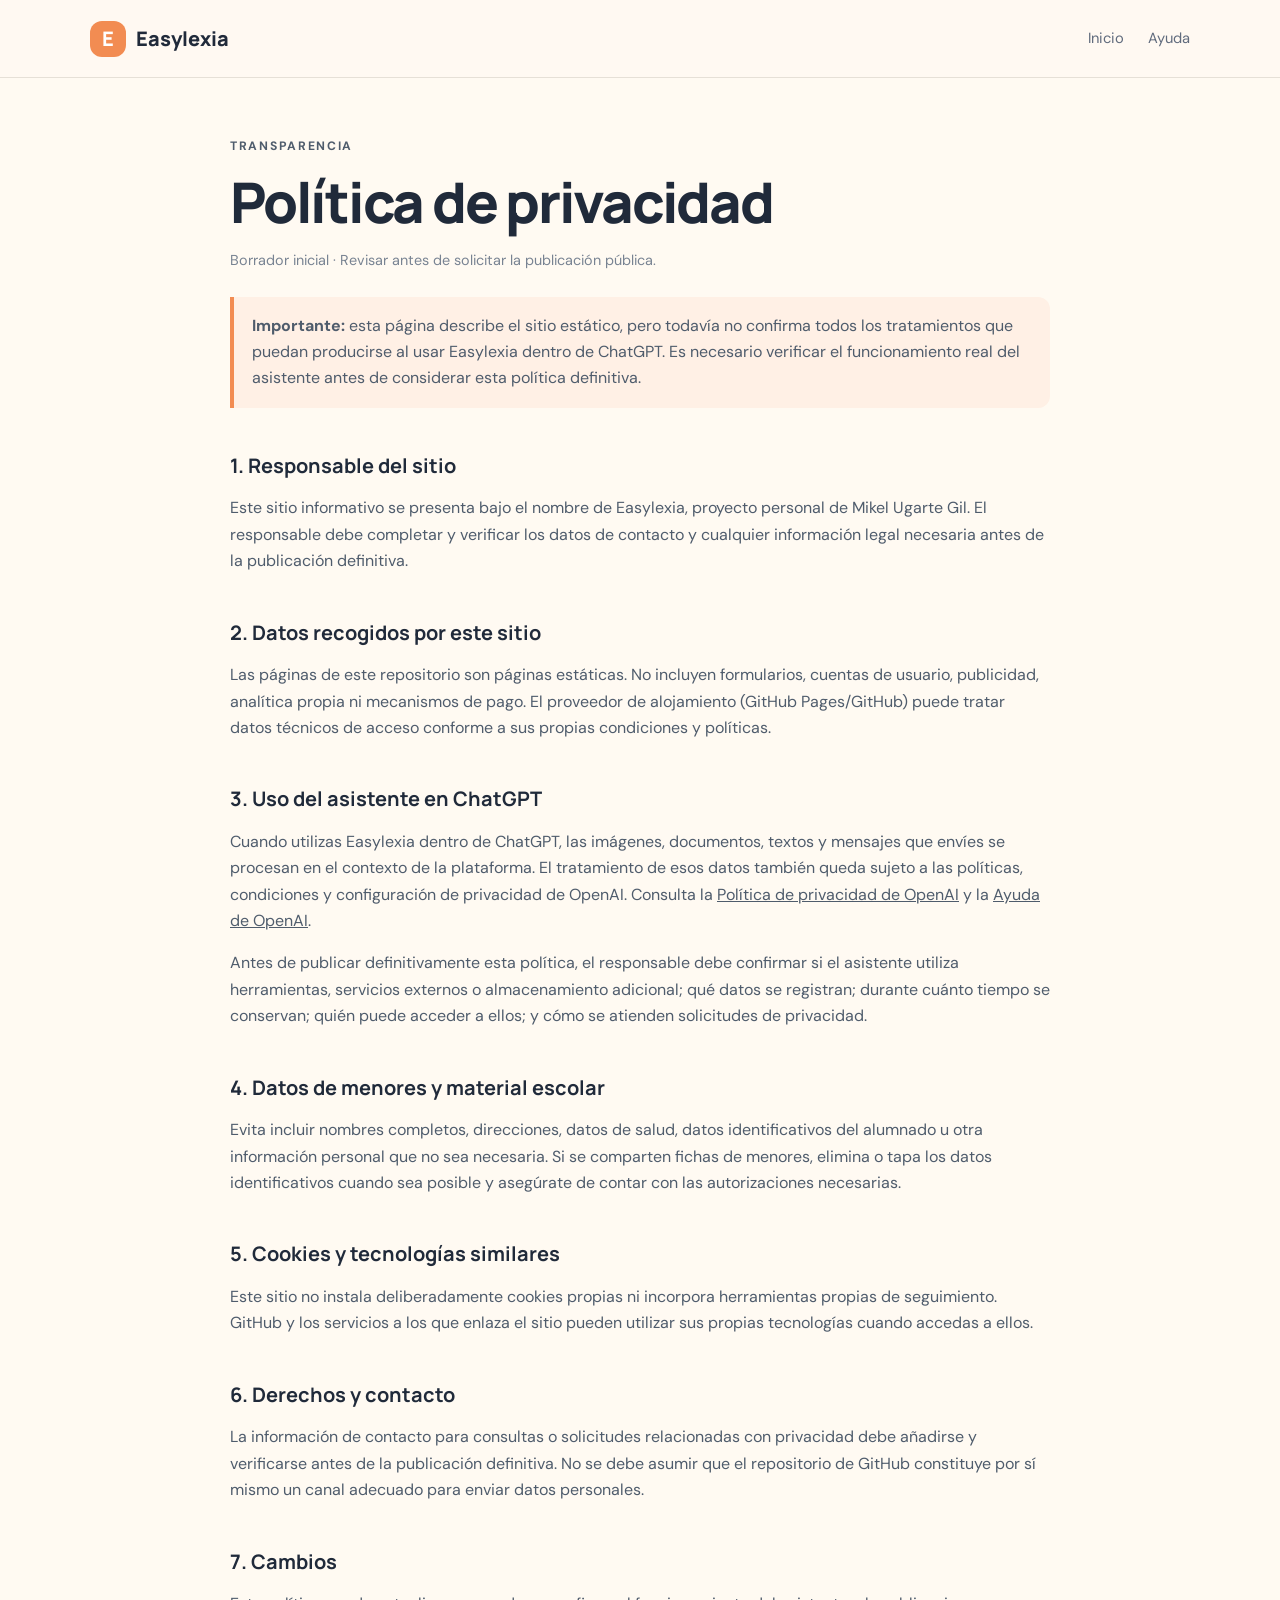
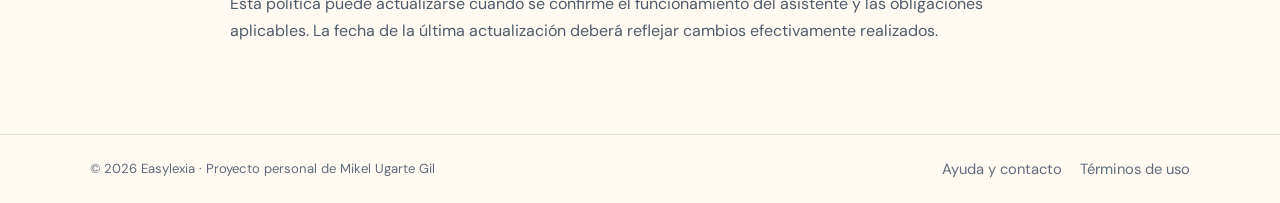
==== privacidad.html @ 27e54f5d "Add files via upload" ====
<!doctype html><html lang="es"><head><meta charset="utf-8"><meta name="viewport" content="width=device-width,initial-scale=1"><meta name="description" content="Información de privacidad del sitio web de Easylexia."><title>Privacidad — Easylexia</title><link rel="stylesheet" href="styles.css"></head><body><header class="site-header"><a class="brand" href="index.html"><span class="brand-mark">E</span><span>Easylexia</span></a><nav><a href="index.html">Inicio</a><a href="ayuda.html">Ayuda</a></nav></header><main class="page-main"><p class="eyebrow">TRANSPARENCIA</p><h1>Política de privacidad</h1><p class="updated">Borrador inicial · Revisar antes de solicitar la publicación pública.</p><div class="notice"><p><strong>Importante:</strong> esta página describe el sitio estático, pero todavía no confirma todos los tratamientos que puedan producirse al usar Easylexia dentro de ChatGPT. Es necesario verificar el funcionamiento real del asistente antes de considerar esta política definitiva.</p></div><h2>1. Responsable del sitio</h2><p>Este sitio informativo se presenta bajo el nombre de Easylexia, proyecto personal de Mikel Ugarte Gil. El responsable debe completar y verificar los datos de contacto y cualquier información legal necesaria antes de la publicación definitiva.</p><h2>2. Datos recogidos por este sitio</h2><p>Las páginas de este repositorio son páginas estáticas. No incluyen formularios, cuentas de usuario, publicidad, analítica propia ni mecanismos de pago. El proveedor de alojamiento (GitHub Pages/GitHub) puede tratar datos técnicos de acceso conforme a sus propias condiciones y políticas.</p><h2>3. Uso del asistente en ChatGPT</h2><p>Cuando utilizas Easylexia dentro de ChatGPT, las imágenes, documentos, textos y mensajes que envíes se procesan en el contexto de la plataforma. El tratamiento de esos datos también queda sujeto a las políticas, condiciones y configuración de privacidad de OpenAI. Consulta la <a href="https://openai.com/policies/privacy-policy/" rel="noopener noreferrer">Política de privacidad de OpenAI</a> y la <a href="https://help.openai.com/" rel="noopener noreferrer">Ayuda de OpenAI</a>.</p><p>Antes de publicar definitivamente esta política, el responsable debe confirmar si el asistente utiliza herramientas, servicios externos o almacenamiento adicional; qué datos se registran; durante cuánto tiempo se conservan; quién puede acceder a ellos; y cómo se atienden solicitudes de privacidad.</p><h2>4. Datos de menores y material escolar</h2><p>Evita incluir nombres completos, direcciones, datos de salud, datos identificativos del alumnado u otra información personal que no sea necesaria. Si se comparten fichas de menores, elimina o tapa los datos identificativos cuando sea posible y asegúrate de contar con las autorizaciones necesarias.</p><h2>5. Cookies y tecnologías similares</h2><p>Este sitio no instala deliberadamente cookies propias ni incorpora herramientas propias de seguimiento. GitHub y los servicios a los que enlaza el sitio pueden utilizar sus propias tecnologías cuando accedas a ellos.</p><h2>6. Derechos y contacto</h2><p>La información de contacto para consultas o solicitudes relacionadas con privacidad debe añadirse y verificarse antes de la publicación definitiva. No se debe asumir que el repositorio de GitHub constituye por sí mismo un canal adecuado para enviar datos personales.</p><h2>7. Cambios</h2><p>Esta política puede actualizarse cuando se confirme el funcionamiento del asistente y las obligaciones aplicables. La fecha de la última actualización deberá reflejar cambios efectivamente realizados.</p></main><footer class="site-footer"><div class="wrap footer-inner"><span>© 2026 Easylexia · Proyecto personal de Mikel Ugarte Gil</span><nav><a href="ayuda.html">Ayuda y contacto</a><a href="terminos.html">Términos de uso</a></nav></div></footer></body></html>
---- styles.css ----
@import url('https://fonts.googleapis.com/css2?family=DM+Sans:wght@400;500;600;700&family=Manrope:wght@400;500;600;700;800&display=swap');
:root{--ink:#202a3a;--muted:#606b7d;--paper:#fffaf2;--orange:#f28c52;--lavender:#e9e7ff;--blue:#dff2f5;--mint:#e4f2df;--line:#e6e0d7}*{box-sizing:border-box}html{scroll-behavior:smooth}body{margin:0;background:var(--paper);color:var(--ink);font-family:'DM Sans',sans-serif;line-height:1.65}a{color:inherit}.wrap{width:min(1100px,calc(100% - 44px));margin-inline:auto}.site-header{height:78px;display:flex;align-items:center;justify-content:space-between;padding:0 max(22px,calc((100vw - 1100px)/2));border-bottom:1px solid var(--line);background:rgba(255,250,242,.9)}.brand{display:flex;align-items:center;gap:10px;text-decoration:none;font-family:Manrope,sans-serif;font-size:1.25rem;font-weight:800}.brand-mark{display:grid;place-items:center;width:36px;height:36px;border-radius:12px;background:var(--orange);color:white;font-weight:800}.site-header nav,.site-footer nav{display:flex;gap:24px}.site-header nav a,.site-footer a{font-size:.92rem;text-decoration:none;color:var(--muted)}.site-header nav a:hover,.site-footer a:hover{text-decoration:underline;color:var(--ink)}.hero{display:grid;grid-template-columns:1fr 1fr;gap:54px;align-items:center;padding-block:84px 94px}.eyebrow{font-size:.76rem;letter-spacing:.14em;font-weight:700;color:#b86131}.hero h1{font:800 clamp(2.8rem,6vw,4.6rem)/1.08 Manrope,sans-serif;letter-spacing:-.055em;margin:.25em 0}.hero h1 span{color:#df7942}.lead{font-size:1.13rem;line-height:1.8;color:var(--muted);max-width:520px}.actions{display:flex;align-items:center;flex-wrap:wrap;gap:20px;margin-top:28px}.button{display:inline-block;padding:13px 20px;border-radius:12px;font-weight:700;text-decoration:none}.primary{background:var(--ink);color:white;box-shadow:0 8px 20px #202a3a18}.primary:hover{background:#39465b;transform:translateY(-1px)}.text-link{font-weight:600;text-decoration:none}.small-note{font-size:.8rem;color:var(--muted);margin-top:20px}.visual-card{background:white;border:1px solid #eee5d9;border-radius:26px;padding:24px;box-shadow:0 24px 70px #47371c12;transform:rotate(1deg)}.visual-top,.visual-footer{display:flex;justify-content:space-between;color:#83909f;font-size:.67rem;letter-spacing:.13em;font-weight:700}.dot-set{color:var(--orange);letter-spacing:.23em}.visual-title{font:800 1.65rem Manrope,sans-serif;margin:16px 0 20px}.cycle{display:flex;align-items:center;justify-content:space-between;gap:7px}.cycle-item{flex:1;min-width:0;text-align:center;padding:15px 5px 13px;border-radius:14px;background:var(--mint);font-size:1.5rem}.cycle-item b,.cycle-item small{display:block;font-size:.7rem;line-height:1.45}.cycle-item b{margin-top:5px}.cycle-item small{font-weight:400;color:var(--muted)}.water{background:var(--blue)}.cloud{background:var(--lavender)}.rain{background:#e4eaff}.sea{background:#def0f7}.arrow{color:#b86131;font-size:1.4rem}.lower{margin-top:20px;justify-content:center}.down-arrow{font-size:1.4rem;color:#b86131;padding:0 8px}.visual-footer{border-top:1px solid #f0ebe4;margin-top:22px;padding-top:14px;justify-content:center;font-size:.6rem}.principles{background:#f2ede4;padding:42px 0}.principles-grid{display:grid;grid-template-columns:repeat(3,1fr);gap:38px}.number{font-size:.8rem;color:#c36c3e;font-weight:800}.principles h2,.steps h3{font:700 1.15rem Manrope,sans-serif;margin:8px 0}.principles p,.steps p{margin:0;color:var(--muted);font-size:.94rem}.steps-section{padding-block:82px}.section-title{font:800 clamp(1.8rem,4vw,2.5rem) Manrope,sans-serif;letter-spacing:-.035em;max-width:650px;margin:10px 0 36px}.steps{display:grid;grid-template-columns:repeat(3,1fr);gap:26px}.steps article{padding:25px;background:white;border:1px solid var(--line);border-radius:18px}.steps article>span{display:grid;place-items:center;width:38px;height:38px;border-radius:12px;background:#ffe8d9;color:#a74d20;font-weight:800}.note-section{background:#e8eef0;padding:48px 0}.note{display:flex;align-items:center;justify-content:space-between;gap:24px}.note h2{font:800 clamp(1.6rem,3vw,2.2rem) Manrope,sans-serif;letter-spacing:-.03em;margin:.3em 0}.note p:not(.eyebrow){max-width:790px;color:#52616d}.note-icon{flex-shrink:0;width:84px;height:84px;border-radius:28px;background:white;display:grid;place-items:center;color:#df7942;font-size:2.5rem}.final-cta{text-align:center;padding-block:70px}.final-cta h2{font:800 clamp(1.6rem,3.5vw,2.4rem) Manrope,sans-serif;max-width:710px;margin:0 auto 24px;letter-spacing:-.035em}.site-footer{border-top:1px solid var(--line);padding:22px 0}.footer-inner{display:flex;justify-content:space-between;gap:22px;align-items:center;color:var(--muted);font-size:.82rem}.footer-inner nav{gap:18px}.page-main{width:min(820px,calc(100% - 44px));margin:58px auto 90px}.page-main h1{font:800 clamp(2.2rem,5vw,3.5rem)/1.15 Manrope,sans-serif;letter-spacing:-.04em;margin:.25em 0}.page-main h2{font:700 1.25rem Manrope,sans-serif;margin-top:2.2em}.page-main p,.page-main li{color:#4f5c6c}.page-main .updated{font-size:.9rem;color:#788392}.notice{margin:24px 0;padding:16px 18px;border-left:4px solid var(--orange);background:#fff0e5;border-radius:0 12px 12px 0}.notice p{margin:0}.page-main a{overflow-wrap:anywhere}@media(max-width:780px){.hero{grid-template-columns:1fr;padding-block:54px 65px;gap:34px}.visual-card{max-width:550px;margin:auto}.principles-grid,.steps{grid-template-columns:1fr;gap:22px}.principles-grid{gap:28px}.footer-inner{align-items:flex-start;flex-direction:column}.site-footer nav{flex-wrap:wrap}.note-icon{display:none}}@media(max-width:450px){.site-header{height:66px}.site-header nav{gap:14px}.site-header nav a{font-size:.82rem}.wrap{width:calc(100% - 32px)}.hero h1{font-size:2.7rem}.visual-card{padding:15px;border-radius:18px}.cycle{gap:3px}.cycle-item{padding:10px 2px}.cycle-item b,.cycle-item small{font-size:.57rem}.arrow{font-size:1rem}.lower{gap:2px}.down-arrow{padding:0 3px}.page-main{width:calc(100% - 32px);margin-top:40px}}
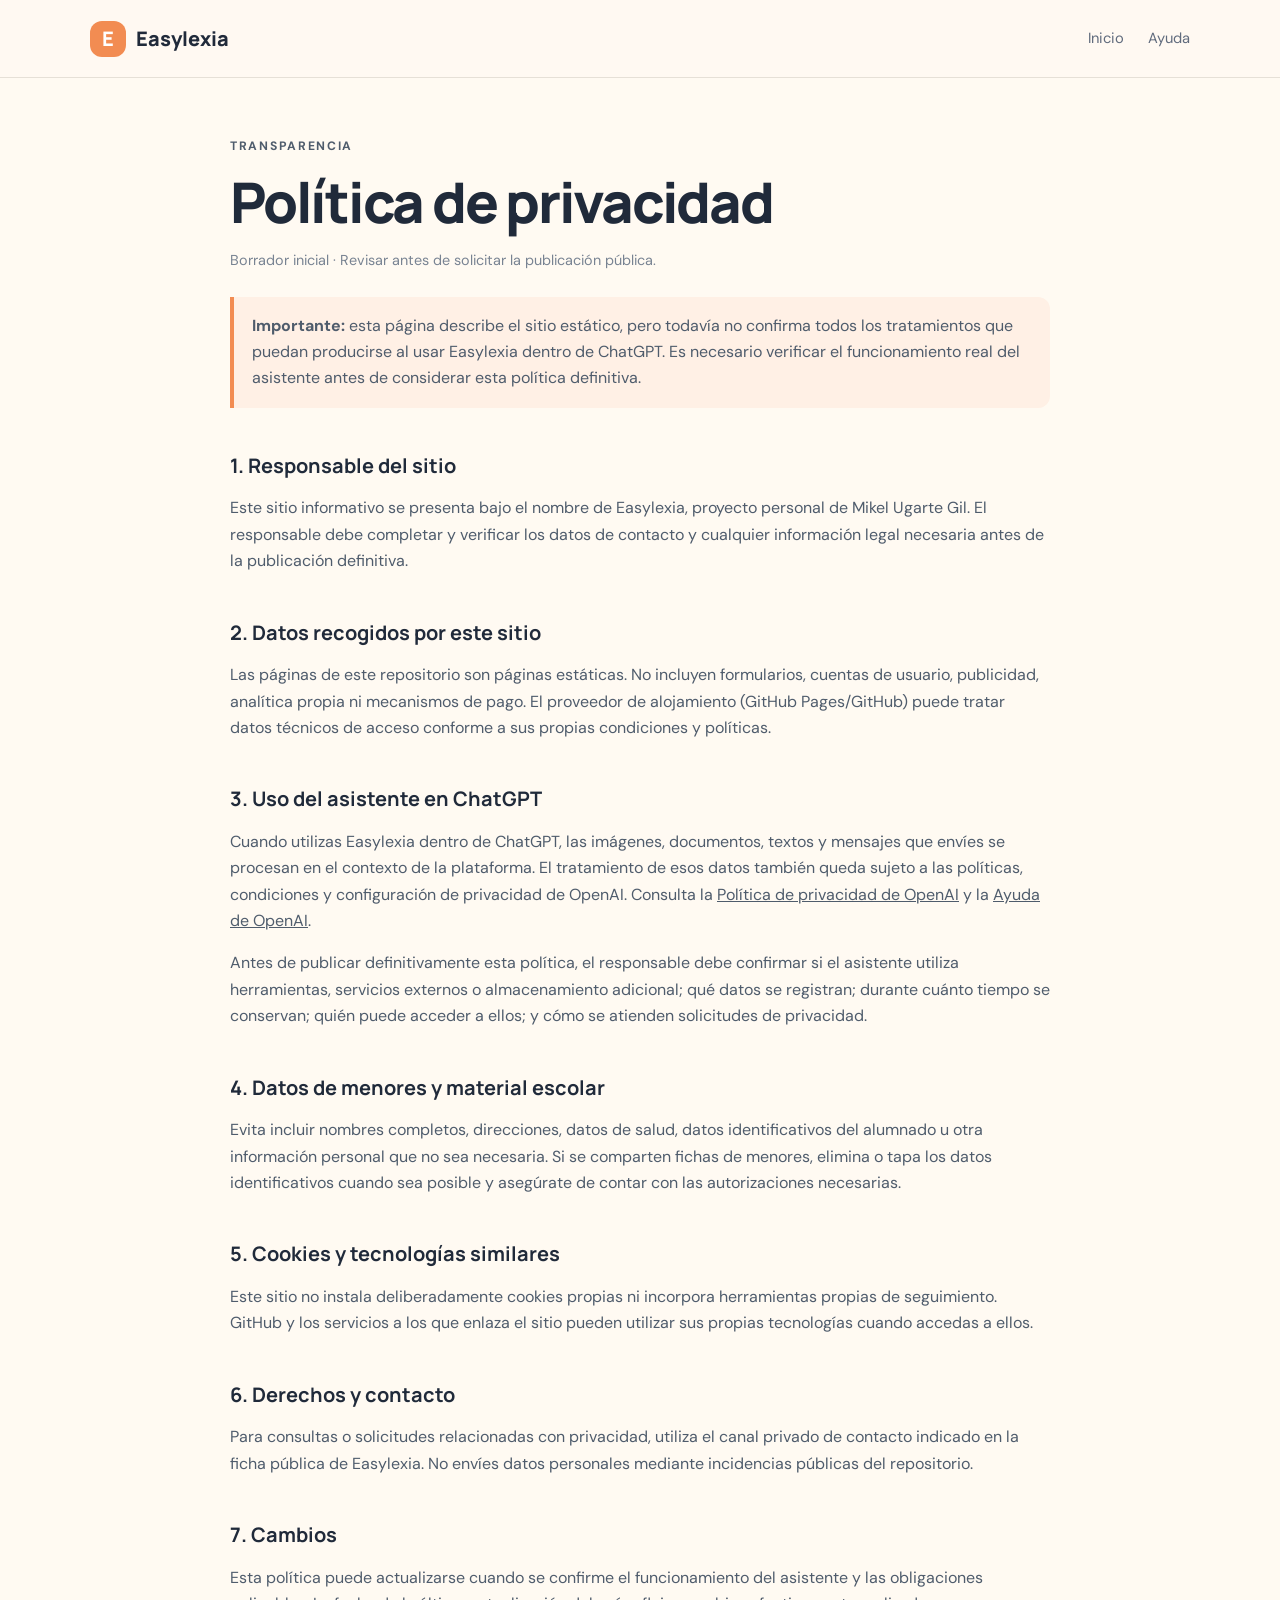
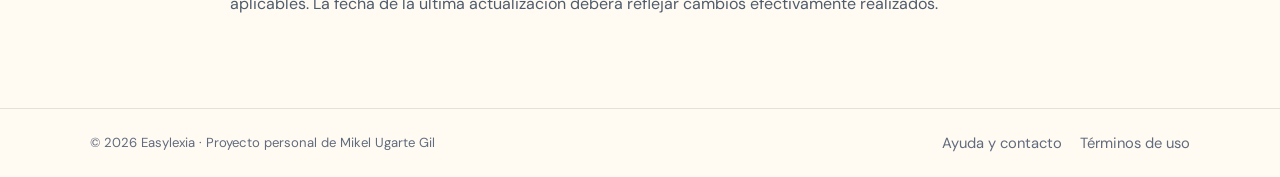
==== commit 5d2aa004: "Update privacidad.html modificcion para meter correo y publicar" ====
--- a/privacidad.html
+++ b/privacidad.html
@@ -1 +1 @@
-<!doctype html><html lang="es"><head><meta charset="utf-8"><meta name="viewport" content="width=device-width,initial-scale=1"><meta name="description" content="Información de privacidad del sitio web de Easylexia."><title>Privacidad — Easylexia</title><link rel="stylesheet" href="styles.css"></head><body><header class="site-header"><a class="brand" href="index.html"><span class="brand-mark">E</span><span>Easylexia</span></a><nav><a href="index.html">Inicio</a><a href="ayuda.html">Ayuda</a></nav></header><main class="page-main"><p class="eyebrow">TRANSPARENCIA</p><h1>Política de privacidad</h1><p class="updated">Borrador inicial · Revisar antes de solicitar la publicación pública.</p><div class="notice"><p><strong>Importante:</strong> esta página describe el sitio estático, pero todavía no confirma todos los tratamientos que puedan producirse al usar Easylexia dentro de ChatGPT. Es necesario verificar el funcionamiento real del asistente antes de considerar esta política definitiva.</p></div><h2>1. Responsable del sitio</h2><p>Este sitio informativo se presenta bajo el nombre de Easylexia, proyecto personal de Mikel Ugarte Gil. El responsable debe completar y verificar los datos de contacto y cualquier información legal necesaria antes de la publicación definitiva.</p><h2>2. Datos recogidos por este sitio</h2><p>Las páginas de este repositorio son páginas estáticas. No incluyen formularios, cuentas de usuario, publicidad, analítica propia ni mecanismos de pago. El proveedor de alojamiento (GitHub Pages/GitHub) puede tratar datos técnicos de acceso conforme a sus propias condiciones y políticas.</p><h2>3. Uso del asistente en ChatGPT</h2><p>Cuando utilizas Easylexia dentro de ChatGPT, las imágenes, documentos, textos y mensajes que envíes se procesan en el contexto de la plataforma. El tratamiento de esos datos también queda sujeto a las políticas, condiciones y configuración de privacidad de OpenAI. Consulta la <a href="https://openai.com/policies/privacy-policy/" rel="noopener noreferrer">Política de privacidad de OpenAI</a> y la <a href="https://help.openai.com/" rel="noopener noreferrer">Ayuda de OpenAI</a>.</p><p>Antes de publicar definitivamente esta política, el responsable debe confirmar si el asistente utiliza herramientas, servicios externos o almacenamiento adicional; qué datos se registran; durante cuánto tiempo se conservan; quién puede acceder a ellos; y cómo se atienden solicitudes de privacidad.</p><h2>4. Datos de menores y material escolar</h2><p>Evita incluir nombres completos, direcciones, datos de salud, datos identificativos del alumnado u otra información personal que no sea necesaria. Si se comparten fichas de menores, elimina o tapa los datos identificativos cuando sea posible y asegúrate de contar con las autorizaciones necesarias.</p><h2>5. Cookies y tecnologías similares</h2><p>Este sitio no instala deliberadamente cookies propias ni incorpora herramientas propias de seguimiento. GitHub y los servicios a los que enlaza el sitio pueden utilizar sus propias tecnologías cuando accedas a ellos.</p><h2>6. Derechos y contacto</h2><p>La información de contacto para consultas o solicitudes relacionadas con privacidad debe añadirse y verificarse antes de la publicación definitiva. No se debe asumir que el repositorio de GitHub constituye por sí mismo un canal adecuado para enviar datos personales.</p><h2>7. Cambios</h2><p>Esta política puede actualizarse cuando se confirme el funcionamiento del asistente y las obligaciones aplicables. La fecha de la última actualización deberá reflejar cambios efectivamente realizados.</p></main><footer class="site-footer"><div class="wrap footer-inner"><span>© 2026 Easylexia · Proyecto personal de Mikel Ugarte Gil</span><nav><a href="ayuda.html">Ayuda y contacto</a><a href="terminos.html">Términos de uso</a></nav></div></footer></body></html>+<!doctype html><html lang="es"><head><meta charset="utf-8"><meta name="viewport" content="width=device-width,initial-scale=1"><meta name="description" content="Información de privacidad del sitio web de Easylexia."><title>Privacidad — Easylexia</title><link rel="stylesheet" href="styles.css"></head><body><header class="site-header"><a class="brand" href="index.html"><span class="brand-mark">E</span><span>Easylexia</span></a><nav><a href="index.html">Inicio</a><a href="ayuda.html">Ayuda</a></nav></header><main class="page-main"><p class="eyebrow">TRANSPARENCIA</p><h1>Política de privacidad</h1><p class="updated">Borrador inicial · Revisar antes de solicitar la publicación pública.</p><div class="notice"><p><strong>Importante:</strong> esta página describe el sitio estático, pero todavía no confirma todos los tratamientos que puedan producirse al usar Easylexia dentro de ChatGPT. Es necesario verificar el funcionamiento real del asistente antes de considerar esta política definitiva.</p></div><h2>1. Responsable del sitio</h2><p>Este sitio informativo se presenta bajo el nombre de Easylexia, proyecto personal de Mikel Ugarte Gil. El responsable debe completar y verificar los datos de contacto y cualquier información legal necesaria antes de la publicación definitiva.</p><h2>2. Datos recogidos por este sitio</h2><p>Las páginas de este repositorio son páginas estáticas. No incluyen formularios, cuentas de usuario, publicidad, analítica propia ni mecanismos de pago. El proveedor de alojamiento (GitHub Pages/GitHub) puede tratar datos técnicos de acceso conforme a sus propias condiciones y políticas.</p><h2>3. Uso del asistente en ChatGPT</h2><p>Cuando utilizas Easylexia dentro de ChatGPT, las imágenes, documentos, textos y mensajes que envíes se procesan en el contexto de la plataforma. El tratamiento de esos datos también queda sujeto a las políticas, condiciones y configuración de privacidad de OpenAI. Consulta la <a href="https://openai.com/policies/privacy-policy/" rel="noopener noreferrer">Política de privacidad de OpenAI</a> y la <a href="https://help.openai.com/" rel="noopener noreferrer">Ayuda de OpenAI</a>.</p><p>Antes de publicar definitivamente esta política, el responsable debe confirmar si el asistente utiliza herramientas, servicios externos o almacenamiento adicional; qué datos se registran; durante cuánto tiempo se conservan; quién puede acceder a ellos; y cómo se atienden solicitudes de privacidad.</p><h2>4. Datos de menores y material escolar</h2><p>Evita incluir nombres completos, direcciones, datos de salud, datos identificativos del alumnado u otra información personal que no sea necesaria. Si se comparten fichas de menores, elimina o tapa los datos identificativos cuando sea posible y asegúrate de contar con las autorizaciones necesarias.</p><h2>5. Cookies y tecnologías similares</h2><p>Este sitio no instala deliberadamente cookies propias ni incorpora herramientas propias de seguimiento. GitHub y los servicios a los que enlaza el sitio pueden utilizar sus propias tecnologías cuando accedas a ellos.</p><h2>6. Derechos y contacto</h2><p>Para consultas o solicitudes relacionadas con privacidad, utiliza el canal privado de contacto indicado en la ficha pública de Easylexia. No envíes datos personales mediante incidencias públicas del repositorio.</p><h2>7. Cambios</h2><p>Esta política puede actualizarse cuando se confirme el funcionamiento del asistente y las obligaciones aplicables. La fecha de la última actualización deberá reflejar cambios efectivamente realizados.</p></main><footer class="site-footer"><div class="wrap footer-inner"><span>© 2026 Easylexia · Proyecto personal de Mikel Ugarte Gil</span><nav><a href="ayuda.html">Ayuda y contacto</a><a href="terminos.html">Términos de uso</a></nav></div></footer></body></html>
